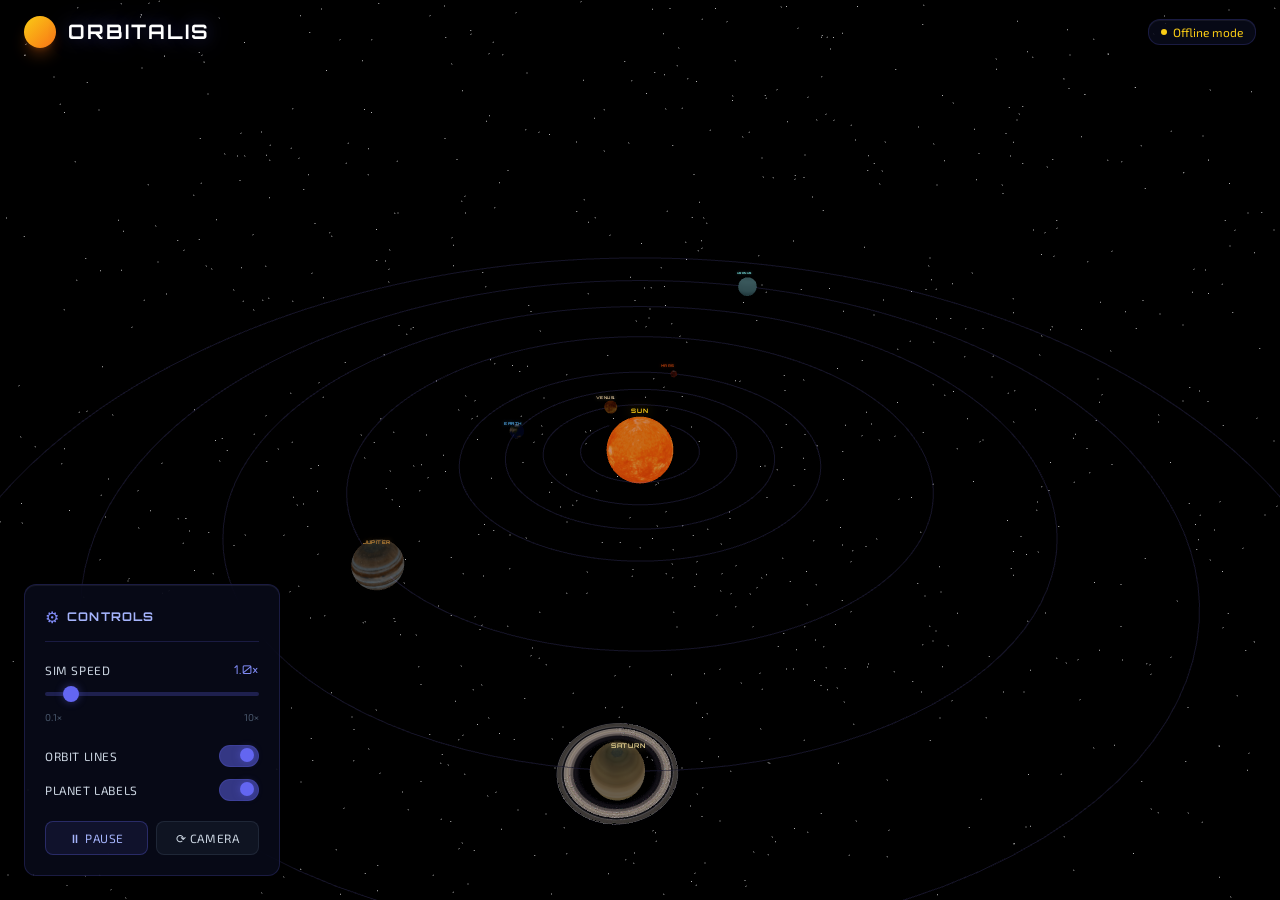
==== orbitalis-sim/index.html @ 01efd170 "Initial commit of EPHI: Exoplanet Habitability Index" ====
<!DOCTYPE html>
<html lang="en">
  <head>
    <meta charset="UTF-8" />
    <link rel="icon" type="image/svg+xml" href="./favicon.svg" />
    <meta name="viewport" content="width=device-width, initial-scale=1.0" />
    <meta name="description" content="Orbitalis — Interactive 3D Solar System Visualizer" />
    <title>Orbitalis | Solar System</title>
    <!-- Google Fonts: Orbitron (display) + Exo 2 (body) -->
    <link rel="preconnect" href="https://fonts.googleapis.com" />
    <link rel="preconnect" href="https://fonts.gstatic.com" crossorigin />
    <link
      href="https://fonts.googleapis.com/css2?family=Orbitron:wght@400;600;700;900&family=Exo+2:wght@300;400;500;600&display=swap"
      rel="stylesheet"
    />
    <script type="module" crossorigin src="./assets/index-kRG_F0Wx.js"></script>
    <link rel="stylesheet" crossorigin href="./assets/index-BfukOcfU.css">
  </head>
  <body>
    <div id="root"></div>
  </body>
</html>
---- orbitalis-sim/assets/index-BfukOcfU.css ----
*,:before,:after{--tw-border-spacing-x: 0;--tw-border-spacing-y: 0;--tw-translate-x: 0;--tw-translate-y: 0;--tw-rotate: 0;--tw-skew-x: 0;--tw-skew-y: 0;--tw-scale-x: 1;--tw-scale-y: 1;--tw-pan-x: ;--tw-pan-y: ;--tw-pinch-zoom: ;--tw-scroll-snap-strictness: proximity;--tw-gradient-from-position: ;--tw-gradient-via-position: ;--tw-gradient-to-position: ;--tw-ordinal: ;--tw-slashed-zero: ;--tw-numeric-figure: ;--tw-numeric-spacing: ;--tw-numeric-fraction: ;--tw-ring-inset: ;--tw-ring-offset-width: 0px;--tw-ring-offset-color: #fff;--tw-ring-color: rgb(59 130 246 / .5);--tw-ring-offset-shadow: 0 0 #0000;--tw-ring-shadow: 0 0 #0000;--tw-shadow: 0 0 #0000;--tw-shadow-colored: 0 0 #0000;--tw-blur: ;--tw-brightness: ;--tw-contrast: ;--tw-grayscale: ;--tw-hue-rotate: ;--tw-invert: ;--tw-saturate: ;--tw-sepia: ;--tw-drop-shadow: ;--tw-backdrop-blur: ;--tw-backdrop-brightness: ;--tw-backdrop-contrast: ;--tw-backdrop-grayscale: ;--tw-backdrop-hue-rotate: ;--tw-backdrop-invert: ;--tw-backdrop-opacity: ;--tw-backdrop-saturate: ;--tw-backdrop-sepia: ;--tw-contain-size: ;--tw-contain-layout: ;--tw-contain-paint: ;--tw-contain-style: }::backdrop{--tw-border-spacing-x: 0;--tw-border-spacing-y: 0;--tw-translate-x: 0;--tw-translate-y: 0;--tw-rotate: 0;--tw-skew-x: 0;--tw-skew-y: 0;--tw-scale-x: 1;--tw-scale-y: 1;--tw-pan-x: ;--tw-pan-y: ;--tw-pinch-zoom: ;--tw-scroll-snap-strictness: proximity;--tw-gradient-from-position: ;--tw-gradient-via-position: ;--tw-gradient-to-position: ;--tw-ordinal: ;--tw-slashed-zero: ;--tw-numeric-figure: ;--tw-numeric-spacing: ;--tw-numeric-fraction: ;--tw-ring-inset: ;--tw-ring-offset-width: 0px;--tw-ring-offset-color: #fff;--tw-ring-color: rgb(59 130 246 / .5);--tw-ring-offset-shadow: 0 0 #0000;--tw-ring-shadow: 0 0 #0000;--tw-shadow: 0 0 #0000;--tw-shadow-colored: 0 0 #0000;--tw-blur: ;--tw-brightness: ;--tw-contrast: ;--tw-grayscale: ;--tw-hue-rotate: ;--tw-invert: ;--tw-saturate: ;--tw-sepia: ;--tw-drop-shadow: ;--tw-backdrop-blur: ;--tw-backdrop-brightness: ;--tw-backdrop-contrast: ;--tw-backdrop-grayscale: ;--tw-backdrop-hue-rotate: ;--tw-backdrop-invert: ;--tw-backdrop-opacity: ;--tw-backdrop-saturate: ;--tw-backdrop-sepia: ;--tw-contain-size: ;--tw-contain-layout: ;--tw-contain-paint: ;--tw-contain-style: }*,:before,:after{box-sizing:border-box;border-width:0;border-style:solid;border-color:#e5e7eb}:before,:after{--tw-content: ""}html,:host{line-height:1.5;-webkit-text-size-adjust:100%;-moz-tab-size:4;-o-tab-size:4;tab-size:4;font-family:ui-sans-serif,system-ui,sans-serif,"Apple Color Emoji","Segoe UI Emoji",Segoe UI Symbol,"Noto Color Emoji";font-feature-settings:normal;font-variation-settings:normal;-webkit-tap-highlight-color:transparent}body{margin:0;line-height:inherit}hr{height:0;color:inherit;border-top-width:1px}abbr:where([title]){-webkit-text-decoration:underline dotted;text-decoration:underline dotted}h1,h2,h3,h4,h5,h6{font-size:inherit;font-weight:inherit}a{color:inherit;text-decoration:inherit}b,strong{font-weight:bolder}code,kbd,samp,pre{font-family:ui-monospace,SFMono-Regular,Menlo,Monaco,Consolas,Liberation Mono,Courier New,monospace;font-feature-settings:normal;font-variation-settings:normal;font-size:1em}small{font-size:80%}sub,sup{font-size:75%;line-height:0;position:relative;vertical-align:baseline}sub{bottom:-.25em}sup{top:-.5em}table{text-indent:0;border-color:inherit;border-collapse:collapse}button,input,optgroup,select,textarea{font-family:inherit;font-feature-settings:inherit;font-variation-settings:inherit;font-size:100%;font-weight:inherit;line-height:inherit;letter-spacing:inherit;color:inherit;margin:0;padding:0}button,select{text-transform:none}button,input:where([type=button]),input:where([type=reset]),input:where([type=submit]){-webkit-appearance:button;background-color:transparent;background-image:none}:-moz-focusring{outline:auto}:-moz-ui-invalid{box-shadow:none}progress{vertical-align:baseline}::-webkit-inner-spin-button,::-webkit-outer-spin-button{height:auto}[type=search]{-webkit-appearance:textfield;outline-offset:-2px}::-webkit-search-decoration{-webkit-appearance:none}::-webkit-file-upload-button{-webkit-appearance:button;font:inherit}summary{display:list-item}blockquote,dl,dd,h1,h2,h3,h4,h5,h6,hr,figure,p,pre{margin:0}fieldset{margin:0;padding:0}legend{padding:0}ol,ul,menu{list-style:none;margin:0;padding:0}dialog{padding:0}textarea{resize:vertical}input::-moz-placeholder,textarea::-moz-placeholder{opacity:1;color:#9ca3af}input::placeholder,textarea::placeholder{opacity:1;color:#9ca3af}button,[role=button]{cursor:pointer}:disabled{cursor:default}img,svg,video,canvas,audio,iframe,embed,object{display:block;vertical-align:middle}img,video{max-width:100%;height:auto}[hidden]:where(:not([hidden=until-found])){display:none}.pointer-events-none{pointer-events:none}.pointer-events-auto{pointer-events:auto}.fixed{position:fixed}.absolute{position:absolute}.relative{position:relative}.bottom-0{bottom:0}.bottom-6{bottom:1.5rem}.left-0{left:0}.left-6{left:1.5rem}.right-0{right:0}.right-8{right:2rem}.top-0{top:0}.top-8{top:2rem}.z-20{z-index:20}.ml-1{margin-left:.25rem}.flex{display:flex}.h-0\.5{height:.125rem}.h-1\.5{height:.375rem}.h-12{height:3rem}.h-7{height:1.75rem}.h-8{height:2rem}.h-full{height:100%}.h-px{height:1px}.max-h-\[80vh\]{max-height:80vh}.w-1\.5{width:.375rem}.w-12{width:3rem}.w-64{width:16rem}.w-7{width:1.75rem}.w-8{width:2rem}.w-80{width:20rem}.w-full{width:100%}.flex-1{flex:1 1 0%}.flex-shrink-0{flex-shrink:0}@keyframes pulse{50%{opacity:.5}}.animate-pulse{animation:pulse 2s cubic-bezier(.4,0,.6,1) infinite}@keyframes slideUp{0%{opacity:0;transform:translateY(20px)}to{opacity:1;transform:translateY(0)}}.animate-slide-up{animation:slideUp .4s ease-out}.cursor-pointer{cursor:pointer}.select-none{-webkit-user-select:none;-moz-user-select:none;user-select:none}.flex-col{flex-direction:column}.items-center{align-items:center}.items-baseline{align-items:baseline}.justify-center{justify-content:center}.justify-between{justify-content:space-between}.gap-1\.5{gap:.375rem}.gap-2{gap:.5rem}.gap-3{gap:.75rem}.gap-4{gap:1rem}.space-y-2>:not([hidden])~:not([hidden]){--tw-space-y-reverse: 0;margin-top:calc(.5rem * calc(1 - var(--tw-space-y-reverse)));margin-bottom:calc(.5rem * var(--tw-space-y-reverse))}.space-y-3>:not([hidden])~:not([hidden]){--tw-space-y-reverse: 0;margin-top:calc(.75rem * calc(1 - var(--tw-space-y-reverse)));margin-bottom:calc(.75rem * var(--tw-space-y-reverse))}.space-y-5>:not([hidden])~:not([hidden]){--tw-space-y-reverse: 0;margin-top:calc(1.25rem * calc(1 - var(--tw-space-y-reverse)));margin-bottom:calc(1.25rem * var(--tw-space-y-reverse))}.overflow-hidden{overflow:hidden}.overflow-y-auto{overflow-y:auto}.whitespace-nowrap{white-space:nowrap}.rounded-full{border-radius:9999px}.rounded-lg{border-radius:.5rem}.border{border-width:1px}.border-b{border-bottom-width:1px}.border-indigo-500\/20{border-color:#6366f133}.border-indigo-500\/30{border-color:#6366f14d}.border-slate-600\/30{border-color:#4755694d}.border-white\/10{border-color:#ffffff1a}.border-white\/5{border-color:#ffffff0d}.bg-\[\#050510\]{--tw-bg-opacity: 1;background-color:rgb(5 5 16 / var(--tw-bg-opacity, 1))}.bg-emerald-400{--tw-bg-opacity: 1;background-color:rgb(52 211 153 / var(--tw-bg-opacity, 1))}.bg-indigo-500\/10{background-color:#6366f11a}.bg-slate-700\/20{background-color:#33415533}.bg-white\/5{background-color:#ffffff0d}.bg-yellow-400{--tw-bg-opacity: 1;background-color:rgb(250 204 21 / var(--tw-bg-opacity, 1))}.bg-gradient-to-br{background-image:linear-gradient(to bottom right,var(--tw-gradient-stops))}.from-yellow-400{--tw-gradient-from: #facc15 var(--tw-gradient-from-position);--tw-gradient-to: rgb(250 204 21 / 0) var(--tw-gradient-to-position);--tw-gradient-stops: var(--tw-gradient-from), var(--tw-gradient-to)}.to-orange-500{--tw-gradient-to: #f97316 var(--tw-gradient-to-position)}.p-5{padding:1.25rem}.p-6{padding:1.5rem}.px-3{padding-left:.75rem;padding-right:.75rem}.px-6{padding-left:1.5rem;padding-right:1.5rem}.py-1{padding-top:.25rem;padding-bottom:.25rem}.py-2{padding-top:.5rem;padding-bottom:.5rem}.py-4{padding-top:1rem;padding-bottom:1rem}.pb-3{padding-bottom:.75rem}.pt-1{padding-top:.25rem}.font-body{font-family:"Exo 2",sans-serif}.font-display{font-family:Orbitron,sans-serif}.text-2xl{font-size:1.5rem;line-height:2rem}.text-\[10px\]{font-size:10px}.text-base{font-size:1rem;line-height:1.5rem}.text-sm{font-size:.875rem;line-height:1.25rem}.text-xl{font-size:1.25rem;line-height:1.75rem}.text-xs{font-size:.75rem;line-height:1rem}.font-bold{font-weight:700}.font-semibold{font-weight:600}.uppercase{text-transform:uppercase}.tabular-nums{--tw-numeric-spacing: tabular-nums;font-variant-numeric:var(--tw-ordinal) var(--tw-slashed-zero) var(--tw-numeric-figure) var(--tw-numeric-spacing) var(--tw-numeric-fraction)}.leading-relaxed{line-height:1.625}.tracking-wider{letter-spacing:.05em}.tracking-widest{letter-spacing:.1em}.text-emerald-400{--tw-text-opacity: 1;color:rgb(52 211 153 / var(--tw-text-opacity, 1))}.text-indigo-300{--tw-text-opacity: 1;color:rgb(165 180 252 / var(--tw-text-opacity, 1))}.text-indigo-400{--tw-text-opacity: 1;color:rgb(129 140 248 / var(--tw-text-opacity, 1))}.text-slate-300{--tw-text-opacity: 1;color:rgb(203 213 225 / var(--tw-text-opacity, 1))}.text-slate-500{--tw-text-opacity: 1;color:rgb(100 116 139 / var(--tw-text-opacity, 1))}.text-slate-600{--tw-text-opacity: 1;color:rgb(71 85 105 / var(--tw-text-opacity, 1))}.text-white{--tw-text-opacity: 1;color:rgb(255 255 255 / var(--tw-text-opacity, 1))}.text-yellow-400{--tw-text-opacity: 1;color:rgb(250 204 21 / var(--tw-text-opacity, 1))}.opacity-50{opacity:.5}.shadow-lg{--tw-shadow: 0 10px 15px -3px rgb(0 0 0 / .1), 0 4px 6px -4px rgb(0 0 0 / .1);--tw-shadow-colored: 0 10px 15px -3px var(--tw-shadow-color), 0 4px 6px -4px var(--tw-shadow-color);box-shadow:var(--tw-ring-offset-shadow, 0 0 #0000),var(--tw-ring-shadow, 0 0 #0000),var(--tw-shadow)}.shadow-orange-500\/30{--tw-shadow-color: rgb(249 115 22 / .3);--tw-shadow: var(--tw-shadow-colored)}.ring{--tw-ring-offset-shadow: var(--tw-ring-inset) 0 0 0 var(--tw-ring-offset-width) var(--tw-ring-offset-color);--tw-ring-shadow: var(--tw-ring-inset) 0 0 0 calc(3px + var(--tw-ring-offset-width)) var(--tw-ring-color);box-shadow:var(--tw-ring-offset-shadow),var(--tw-ring-shadow),var(--tw-shadow, 0 0 #0000)}.transition-all{transition-property:all;transition-timing-function:cubic-bezier(.4,0,.2,1);transition-duration:.15s}.transition-colors{transition-property:color,background-color,border-color,text-decoration-color,fill,stroke;transition-timing-function:cubic-bezier(.4,0,.2,1);transition-duration:.15s}.duration-200{transition-duration:.2s}:root{--cosmos-bg: #050510;--cosmos-panel: rgba(10, 12, 30, .75);--cosmos-border: rgba(99, 102, 241, .2);--cosmos-accent: #6366f1;--cosmos-glow: rgba(99, 102, 241, .4);--solar-yellow: #fbbf24;--solar-orange: #f97316}*,*:before,*:after{box-sizing:border-box}html,body,#root{margin:0;padding:0;width:100%;height:100%;overflow:hidden;background-color:var(--cosmos-bg);color:#e2e8f0;font-family:"Exo 2",sans-serif}.glass-panel{background:var(--cosmos-panel);backdrop-filter:blur(16px);-webkit-backdrop-filter:blur(16px);border:1px solid var(--cosmos-border);border-radius:12px;box-shadow:0 8px 32px #0006,inset 0 1px #ffffff0f}::-webkit-scrollbar{width:4px}::-webkit-scrollbar-track{background:transparent}::-webkit-scrollbar-thumb{background:var(--cosmos-border);border-radius:2px}::-webkit-scrollbar-thumb:hover{background:var(--cosmos-accent)}input[type=range]{-webkit-appearance:none;-moz-appearance:none;appearance:none;height:4px;border-radius:2px;background:#6366f140;outline:none;cursor:pointer}input[type=range]::-webkit-slider-thumb{-webkit-appearance:none;-moz-appearance:none;appearance:none;width:16px;height:16px;border-radius:50%;background:var(--cosmos-accent);box-shadow:0 0 8px var(--cosmos-glow);cursor:pointer;-webkit-transition:transform .15s ease;transition:transform .15s ease}input[type=range]::-webkit-slider-thumb:hover{transform:scale(1.2)}input[type=range]::-moz-range-thumb{width:16px;height:16px;border:none;border-radius:50%;background:var(--cosmos-accent);cursor:pointer}.toggle-switch{position:relative;width:40px;height:22px;cursor:pointer}.toggle-switch input{opacity:0;width:0;height:0}.toggle-track{position:absolute;top:0;right:0;bottom:0;left:0;border-radius:11px;background:#6366f133;transition:background .2s ease;border:1px solid var(--cosmos-border)}.toggle-thumb{position:absolute;top:3px;left:3px;width:14px;height:14px;border-radius:50%;background:#6b7280;transition:transform .2s ease,background .2s ease}input:checked~.toggle-track{background:#6366f180}input:checked~.toggle-thumb{transform:translate(18px);background:var(--cosmos-accent);box-shadow:0 0 8px var(--cosmos-glow)}.glow-text{text-shadow:0 0 20px var(--cosmos-glow),0 0 40px rgba(99,102,241,.2)}.solar-glow{text-shadow:0 0 20px rgba(251,191,36,.6),0 0 40px rgba(249,115,22,.3)}.last\:border-0:last-child{border-width:0px}.hover\:bg-indigo-500\/25:hover{background-color:#6366f140}.hover\:bg-slate-600\/30:hover{background-color:#4755694d}.hover\:bg-white\/15:hover{background-color:#ffffff26}.hover\:text-white:hover,.group:hover .group-hover\:text-white{--tw-text-opacity: 1;color:rgb(255 255 255 / var(--tw-text-opacity, 1))}
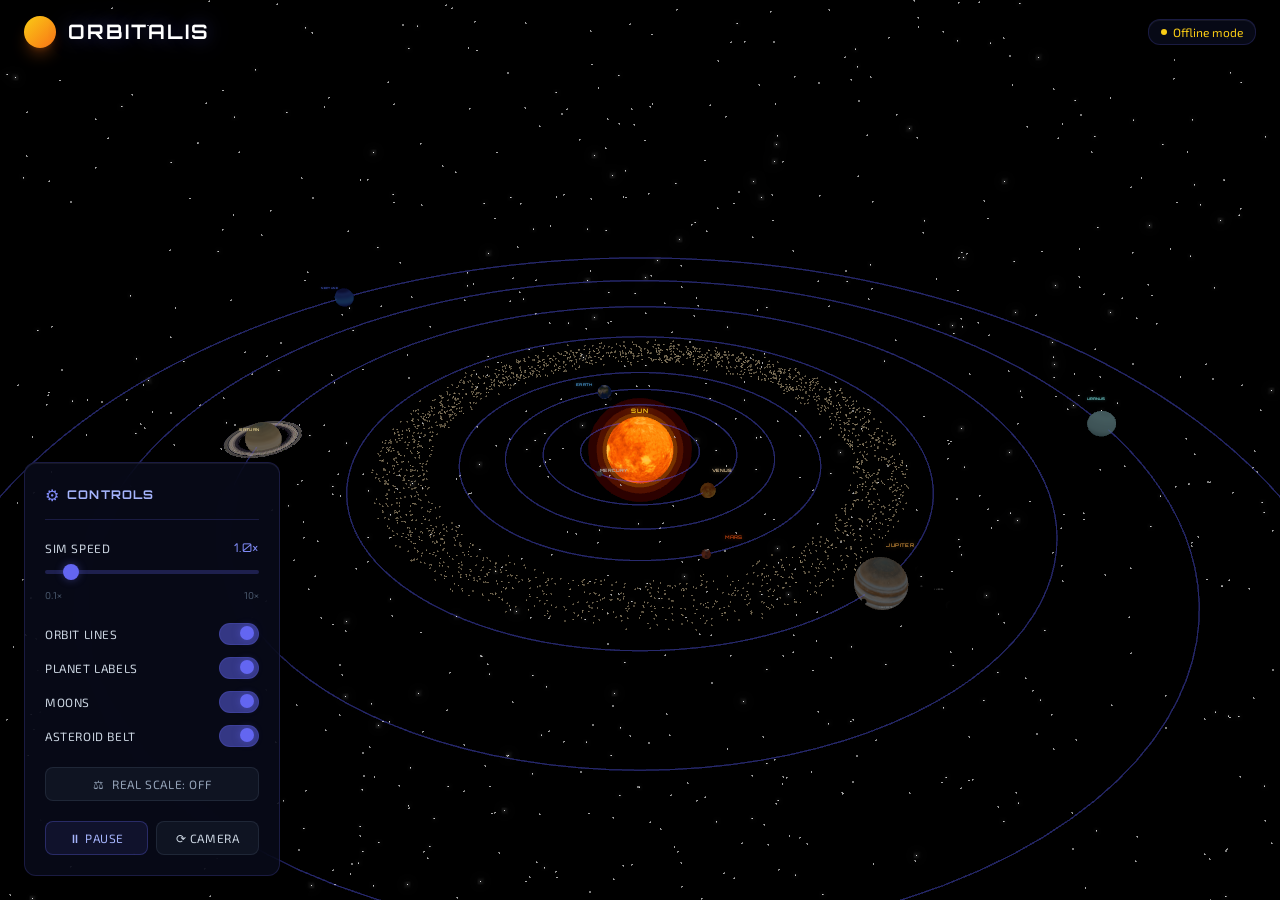
==== commit 1745f3b8: "Update Orbitalis simulation with latest features and fix texture paths" ====
--- a/orbitalis-sim/index.html
+++ b/orbitalis-sim/index.html
@@ -2,7 +2,7 @@
 <html lang="en">
   <head>
     <meta charset="UTF-8" />
-    <link rel="icon" type="image/svg+xml" href="./favicon.svg" />
+    <link rel="icon" type="image/svg+xml" href="/orbitalis-sim/favicon.svg" />
     <meta name="viewport" content="width=device-width, initial-scale=1.0" />
     <meta name="description" content="Orbitalis — Interactive 3D Solar System Visualizer" />
     <title>Orbitalis | Solar System</title>
@@ -13,8 +13,8 @@
       href="https://fonts.googleapis.com/css2?family=Orbitron:wght@400;600;700;900&family=Exo+2:wght@300;400;500;600&display=swap"
       rel="stylesheet"
     />
-    <script type="module" crossorigin src="./assets/index-kRG_F0Wx.js"></script>
-    <link rel="stylesheet" crossorigin href="./assets/index-BfukOcfU.css">
+    <script type="module" crossorigin src="/orbitalis-sim/assets/index-BhVTURXX.js"></script>
+    <link rel="stylesheet" crossorigin href="/orbitalis-sim/assets/index-BR1k3bCO.css">
   </head>
   <body>
     <div id="root"></div>
--- a/orbitalis-sim/assets/index-BR1k3bCO.css
+++ b/orbitalis-sim/assets/index-BR1k3bCO.css
@@ -0,0 +1 @@
+*,:before,:after{--tw-border-spacing-x: 0;--tw-border-spacing-y: 0;--tw-translate-x: 0;--tw-translate-y: 0;--tw-rotate: 0;--tw-skew-x: 0;--tw-skew-y: 0;--tw-scale-x: 1;--tw-scale-y: 1;--tw-pan-x: ;--tw-pan-y: ;--tw-pinch-zoom: ;--tw-scroll-snap-strictness: proximity;--tw-gradient-from-position: ;--tw-gradient-via-position: ;--tw-gradient-to-position: ;--tw-ordinal: ;--tw-slashed-zero: ;--tw-numeric-figure: ;--tw-numeric-spacing: ;--tw-numeric-fraction: ;--tw-ring-inset: ;--tw-ring-offset-width: 0px;--tw-ring-offset-color: #fff;--tw-ring-color: rgb(59 130 246 / .5);--tw-ring-offset-shadow: 0 0 #0000;--tw-ring-shadow: 0 0 #0000;--tw-shadow: 0 0 #0000;--tw-shadow-colored: 0 0 #0000;--tw-blur: ;--tw-brightness: ;--tw-contrast: ;--tw-grayscale: ;--tw-hue-rotate: ;--tw-invert: ;--tw-saturate: ;--tw-sepia: ;--tw-drop-shadow: ;--tw-backdrop-blur: ;--tw-backdrop-brightness: ;--tw-backdrop-contrast: ;--tw-backdrop-grayscale: ;--tw-backdrop-hue-rotate: ;--tw-backdrop-invert: ;--tw-backdrop-opacity: ;--tw-backdrop-saturate: ;--tw-backdrop-sepia: ;--tw-contain-size: ;--tw-contain-layout: ;--tw-contain-paint: ;--tw-contain-style: }::backdrop{--tw-border-spacing-x: 0;--tw-border-spacing-y: 0;--tw-translate-x: 0;--tw-translate-y: 0;--tw-rotate: 0;--tw-skew-x: 0;--tw-skew-y: 0;--tw-scale-x: 1;--tw-scale-y: 1;--tw-pan-x: ;--tw-pan-y: ;--tw-pinch-zoom: ;--tw-scroll-snap-strictness: proximity;--tw-gradient-from-position: ;--tw-gradient-via-position: ;--tw-gradient-to-position: ;--tw-ordinal: ;--tw-slashed-zero: ;--tw-numeric-figure: ;--tw-numeric-spacing: ;--tw-numeric-fraction: ;--tw-ring-inset: ;--tw-ring-offset-width: 0px;--tw-ring-offset-color: #fff;--tw-ring-color: rgb(59 130 246 / .5);--tw-ring-offset-shadow: 0 0 #0000;--tw-ring-shadow: 0 0 #0000;--tw-shadow: 0 0 #0000;--tw-shadow-colored: 0 0 #0000;--tw-blur: ;--tw-brightness: ;--tw-contrast: ;--tw-grayscale: ;--tw-hue-rotate: ;--tw-invert: ;--tw-saturate: ;--tw-sepia: ;--tw-drop-shadow: ;--tw-backdrop-blur: ;--tw-backdrop-brightness: ;--tw-backdrop-contrast: ;--tw-backdrop-grayscale: ;--tw-backdrop-hue-rotate: ;--tw-backdrop-invert: ;--tw-backdrop-opacity: ;--tw-backdrop-saturate: ;--tw-backdrop-sepia: ;--tw-contain-size: ;--tw-contain-layout: ;--tw-contain-paint: ;--tw-contain-style: }*,:before,:after{box-sizing:border-box;border-width:0;border-style:solid;border-color:#e5e7eb}:before,:after{--tw-content: ""}html,:host{line-height:1.5;-webkit-text-size-adjust:100%;-moz-tab-size:4;-o-tab-size:4;tab-size:4;font-family:ui-sans-serif,system-ui,sans-serif,"Apple Color Emoji","Segoe UI Emoji",Segoe UI Symbol,"Noto Color Emoji";font-feature-settings:normal;font-variation-settings:normal;-webkit-tap-highlight-color:transparent}body{margin:0;line-height:inherit}hr{height:0;color:inherit;border-top-width:1px}abbr:where([title]){-webkit-text-decoration:underline dotted;text-decoration:underline dotted}h1,h2,h3,h4,h5,h6{font-size:inherit;font-weight:inherit}a{color:inherit;text-decoration:inherit}b,strong{font-weight:bolder}code,kbd,samp,pre{font-family:ui-monospace,SFMono-Regular,Menlo,Monaco,Consolas,Liberation Mono,Courier New,monospace;font-feature-settings:normal;font-variation-settings:normal;font-size:1em}small{font-size:80%}sub,sup{font-size:75%;line-height:0;position:relative;vertical-align:baseline}sub{bottom:-.25em}sup{top:-.5em}table{text-indent:0;border-color:inherit;border-collapse:collapse}button,input,optgroup,select,textarea{font-family:inherit;font-feature-settings:inherit;font-variation-settings:inherit;font-size:100%;font-weight:inherit;line-height:inherit;letter-spacing:inherit;color:inherit;margin:0;padding:0}button,select{text-transform:none}button,input:where([type=button]),input:where([type=reset]),input:where([type=submit]){-webkit-appearance:button;background-color:transparent;background-image:none}:-moz-focusring{outline:auto}:-moz-ui-invalid{box-shadow:none}progress{vertical-align:baseline}::-webkit-inner-spin-button,::-webkit-outer-spin-button{height:auto}[type=search]{-webkit-appearance:textfield;outline-offset:-2px}::-webkit-search-decoration{-webkit-appearance:none}::-webkit-file-upload-button{-webkit-appearance:button;font:inherit}summary{display:list-item}blockquote,dl,dd,h1,h2,h3,h4,h5,h6,hr,figure,p,pre{margin:0}fieldset{margin:0;padding:0}legend{padding:0}ol,ul,menu{list-style:none;margin:0;padding:0}dialog{padding:0}textarea{resize:vertical}input::-moz-placeholder,textarea::-moz-placeholder{opacity:1;color:#9ca3af}input::placeholder,textarea::placeholder{opacity:1;color:#9ca3af}button,[role=button]{cursor:pointer}:disabled{cursor:default}img,svg,video,canvas,audio,iframe,embed,object{display:block;vertical-align:middle}img,video{max-width:100%;height:auto}[hidden]:where(:not([hidden=until-found])){display:none}.pointer-events-none{pointer-events:none}.pointer-events-auto{pointer-events:auto}.visible{visibility:visible}.static{position:static}.fixed{position:fixed}.absolute{position:absolute}.relative{position:relative}.bottom-0{bottom:0}.bottom-6{bottom:1.5rem}.left-0{left:0}.left-6{left:1.5rem}.right-0{right:0}.right-8{right:2rem}.top-0{top:0}.top-8{top:2rem}.z-20{z-index:20}.ml-1{margin-left:.25rem}.flex{display:flex}.h-0\.5{height:.125rem}.h-1\.5{height:.375rem}.h-12{height:3rem}.h-7{height:1.75rem}.h-8{height:2rem}.h-full{height:100%}.h-px{height:1px}.max-h-\[80vh\]{max-height:80vh}.w-1\.5{width:.375rem}.w-12{width:3rem}.w-64{width:16rem}.w-7{width:1.75rem}.w-8{width:2rem}.w-80{width:20rem}.w-full{width:100%}.flex-1{flex:1 1 0%}.flex-shrink-0{flex-shrink:0}@keyframes pulse{50%{opacity:.5}}.animate-pulse{animation:pulse 2s cubic-bezier(.4,0,.6,1) infinite}@keyframes slideUp{0%{opacity:0;transform:translateY(20px)}to{opacity:1;transform:translateY(0)}}.animate-slide-up{animation:slideUp .4s ease-out}.cursor-pointer{cursor:pointer}.select-none{-webkit-user-select:none;-moz-user-select:none;user-select:none}.flex-col{flex-direction:column}.items-center{align-items:center}.items-baseline{align-items:baseline}.justify-center{justify-content:center}.justify-between{justify-content:space-between}.gap-1\.5{gap:.375rem}.gap-2{gap:.5rem}.gap-3{gap:.75rem}.gap-4{gap:1rem}.space-y-2>:not([hidden])~:not([hidden]){--tw-space-y-reverse: 0;margin-top:calc(.5rem * calc(1 - var(--tw-space-y-reverse)));margin-bottom:calc(.5rem * var(--tw-space-y-reverse))}.space-y-3>:not([hidden])~:not([hidden]){--tw-space-y-reverse: 0;margin-top:calc(.75rem * calc(1 - var(--tw-space-y-reverse)));margin-bottom:calc(.75rem * var(--tw-space-y-reverse))}.space-y-5>:not([hidden])~:not([hidden]){--tw-space-y-reverse: 0;margin-top:calc(1.25rem * calc(1 - var(--tw-space-y-reverse)));margin-bottom:calc(1.25rem * var(--tw-space-y-reverse))}.overflow-hidden{overflow:hidden}.overflow-y-auto{overflow-y:auto}.whitespace-nowrap{white-space:nowrap}.rounded-full{border-radius:9999px}.rounded-lg{border-radius:.5rem}.border{border-width:1px}.border-b{border-bottom-width:1px}.border-indigo-500\/20{border-color:#6366f133}.border-indigo-500\/30{border-color:#6366f14d}.border-slate-600\/30{border-color:#4755694d}.border-violet-400\/50{border-color:#a78bfa80}.border-white\/10{border-color:#ffffff1a}.border-white\/5{border-color:#ffffff0d}.bg-\[\#050510\]{--tw-bg-opacity: 1;background-color:rgb(5 5 16 / var(--tw-bg-opacity, 1))}.bg-emerald-400{--tw-bg-opacity: 1;background-color:rgb(52 211 153 / var(--tw-bg-opacity, 1))}.bg-indigo-500\/10{background-color:#6366f11a}.bg-slate-700\/20{background-color:#33415533}.bg-violet-500\/20{background-color:#8b5cf633}.bg-white\/5{background-color:#ffffff0d}.bg-yellow-400{--tw-bg-opacity: 1;background-color:rgb(250 204 21 / var(--tw-bg-opacity, 1))}.bg-gradient-to-br{background-image:linear-gradient(to bottom right,var(--tw-gradient-stops))}.from-yellow-400{--tw-gradient-from: #facc15 var(--tw-gradient-from-position);--tw-gradient-to: rgb(250 204 21 / 0) var(--tw-gradient-to-position);--tw-gradient-stops: var(--tw-gradient-from), var(--tw-gradient-to)}.to-orange-500{--tw-gradient-to: #f97316 var(--tw-gradient-to-position)}.p-5{padding:1.25rem}.p-6{padding:1.5rem}.px-3{padding-left:.75rem;padding-right:.75rem}.px-6{padding-left:1.5rem;padding-right:1.5rem}.py-1{padding-top:.25rem;padding-bottom:.25rem}.py-2{padding-top:.5rem;padding-bottom:.5rem}.py-4{padding-top:1rem;padding-bottom:1rem}.pb-3{padding-bottom:.75rem}.pt-1{padding-top:.25rem}.font-body{font-family:"Exo 2",sans-serif}.font-display{font-family:Orbitron,sans-serif}.text-2xl{font-size:1.5rem;line-height:2rem}.text-\[10px\]{font-size:10px}.text-base{font-size:1rem;line-height:1.5rem}.text-sm{font-size:.875rem;line-height:1.25rem}.text-xl{font-size:1.25rem;line-height:1.75rem}.text-xs{font-size:.75rem;line-height:1rem}.font-bold{font-weight:700}.font-semibold{font-weight:600}.uppercase{text-transform:uppercase}.tabular-nums{--tw-numeric-spacing: tabular-nums;font-variant-numeric:var(--tw-ordinal) var(--tw-slashed-zero) var(--tw-numeric-figure) var(--tw-numeric-spacing) var(--tw-numeric-fraction)}.leading-relaxed{line-height:1.625}.tracking-wider{letter-spacing:.05em}.tracking-widest{letter-spacing:.1em}.text-emerald-400{--tw-text-opacity: 1;color:rgb(52 211 153 / var(--tw-text-opacity, 1))}.text-indigo-300{--tw-text-opacity: 1;color:rgb(165 180 252 / var(--tw-text-opacity, 1))}.text-indigo-400{--tw-text-opacity: 1;color:rgb(129 140 248 / var(--tw-text-opacity, 1))}.text-slate-300{--tw-text-opacity: 1;color:rgb(203 213 225 / var(--tw-text-opacity, 1))}.text-slate-400{--tw-text-opacity: 1;color:rgb(148 163 184 / var(--tw-text-opacity, 1))}.text-slate-500{--tw-text-opacity: 1;color:rgb(100 116 139 / var(--tw-text-opacity, 1))}.text-slate-600{--tw-text-opacity: 1;color:rgb(71 85 105 / var(--tw-text-opacity, 1))}.text-violet-300{--tw-text-opacity: 1;color:rgb(196 181 253 / var(--tw-text-opacity, 1))}.text-white{--tw-text-opacity: 1;color:rgb(255 255 255 / var(--tw-text-opacity, 1))}.text-yellow-400{--tw-text-opacity: 1;color:rgb(250 204 21 / var(--tw-text-opacity, 1))}.opacity-50{opacity:.5}.shadow-lg{--tw-shadow: 0 10px 15px -3px rgb(0 0 0 / .1), 0 4px 6px -4px rgb(0 0 0 / .1);--tw-shadow-colored: 0 10px 15px -3px var(--tw-shadow-color), 0 4px 6px -4px var(--tw-shadow-color);box-shadow:var(--tw-ring-offset-shadow, 0 0 #0000),var(--tw-ring-shadow, 0 0 #0000),var(--tw-shadow)}.shadow-orange-500\/30{--tw-shadow-color: rgb(249 115 22 / .3);--tw-shadow: var(--tw-shadow-colored)}.ring{--tw-ring-offset-shadow: var(--tw-ring-inset) 0 0 0 var(--tw-ring-offset-width) var(--tw-ring-offset-color);--tw-ring-shadow: var(--tw-ring-inset) 0 0 0 calc(3px + var(--tw-ring-offset-width)) var(--tw-ring-color);box-shadow:var(--tw-ring-offset-shadow),var(--tw-ring-shadow),var(--tw-shadow, 0 0 #0000)}.transition-all{transition-property:all;transition-timing-function:cubic-bezier(.4,0,.2,1);transition-duration:.15s}.transition-colors{transition-property:color,background-color,border-color,text-decoration-color,fill,stroke;transition-timing-function:cubic-bezier(.4,0,.2,1);transition-duration:.15s}.duration-200{transition-duration:.2s}:root{--cosmos-bg: #050510;--cosmos-panel: rgba(10, 12, 30, .75);--cosmos-border: rgba(99, 102, 241, .2);--cosmos-accent: #6366f1;--cosmos-glow: rgba(99, 102, 241, .4);--solar-yellow: #fbbf24;--solar-orange: #f97316}*,*:before,*:after{box-sizing:border-box}html,body,#root{margin:0;padding:0;width:100%;height:100%;overflow:hidden;background-color:var(--cosmos-bg);color:#e2e8f0;font-family:"Exo 2",sans-serif}.glass-panel{background:var(--cosmos-panel);backdrop-filter:blur(16px);-webkit-backdrop-filter:blur(16px);border:1px solid var(--cosmos-border);border-radius:12px;box-shadow:0 8px 32px #0006,inset 0 1px #ffffff0f}::-webkit-scrollbar{width:4px}::-webkit-scrollbar-track{background:transparent}::-webkit-scrollbar-thumb{background:var(--cosmos-border);border-radius:2px}::-webkit-scrollbar-thumb:hover{background:var(--cosmos-accent)}input[type=range]{-webkit-appearance:none;-moz-appearance:none;appearance:none;height:4px;border-radius:2px;background:#6366f140;outline:none;cursor:pointer}input[type=range]::-webkit-slider-thumb{-webkit-appearance:none;-moz-appearance:none;appearance:none;width:16px;height:16px;border-radius:50%;background:var(--cosmos-accent);box-shadow:0 0 8px var(--cosmos-glow);cursor:pointer;-webkit-transition:transform .15s ease;transition:transform .15s ease}input[type=range]::-webkit-slider-thumb:hover{transform:scale(1.2)}input[type=range]::-moz-range-thumb{width:16px;height:16px;border:none;border-radius:50%;background:var(--cosmos-accent);cursor:pointer}.toggle-switch{position:relative;width:40px;height:22px;cursor:pointer}.toggle-switch input{opacity:0;width:0;height:0}.toggle-track{position:absolute;top:0;right:0;bottom:0;left:0;border-radius:11px;background:#6366f133;transition:background .2s ease;border:1px solid var(--cosmos-border)}.toggle-thumb{position:absolute;top:3px;left:3px;width:14px;height:14px;border-radius:50%;background:#6b7280;transition:transform .2s ease,background .2s ease}input:checked~.toggle-track{background:#6366f180}input:checked~.toggle-thumb{transform:translate(18px);background:var(--cosmos-accent);box-shadow:0 0 8px var(--cosmos-glow)}.glow-text{text-shadow:0 0 20px var(--cosmos-glow),0 0 40px rgba(99,102,241,.2)}.solar-glow{text-shadow:0 0 20px rgba(251,191,36,.6),0 0 40px rgba(249,115,22,.3)}.last\:border-0:last-child{border-width:0px}.hover\:bg-indigo-500\/25:hover{background-color:#6366f140}.hover\:bg-slate-600\/30:hover{background-color:#4755694d}.hover\:bg-violet-500\/30:hover{background-color:#8b5cf64d}.hover\:bg-white\/15:hover{background-color:#ffffff26}.hover\:text-white:hover,.group:hover .group-hover\:text-white{--tw-text-opacity: 1;color:rgb(255 255 255 / var(--tw-text-opacity, 1))}
